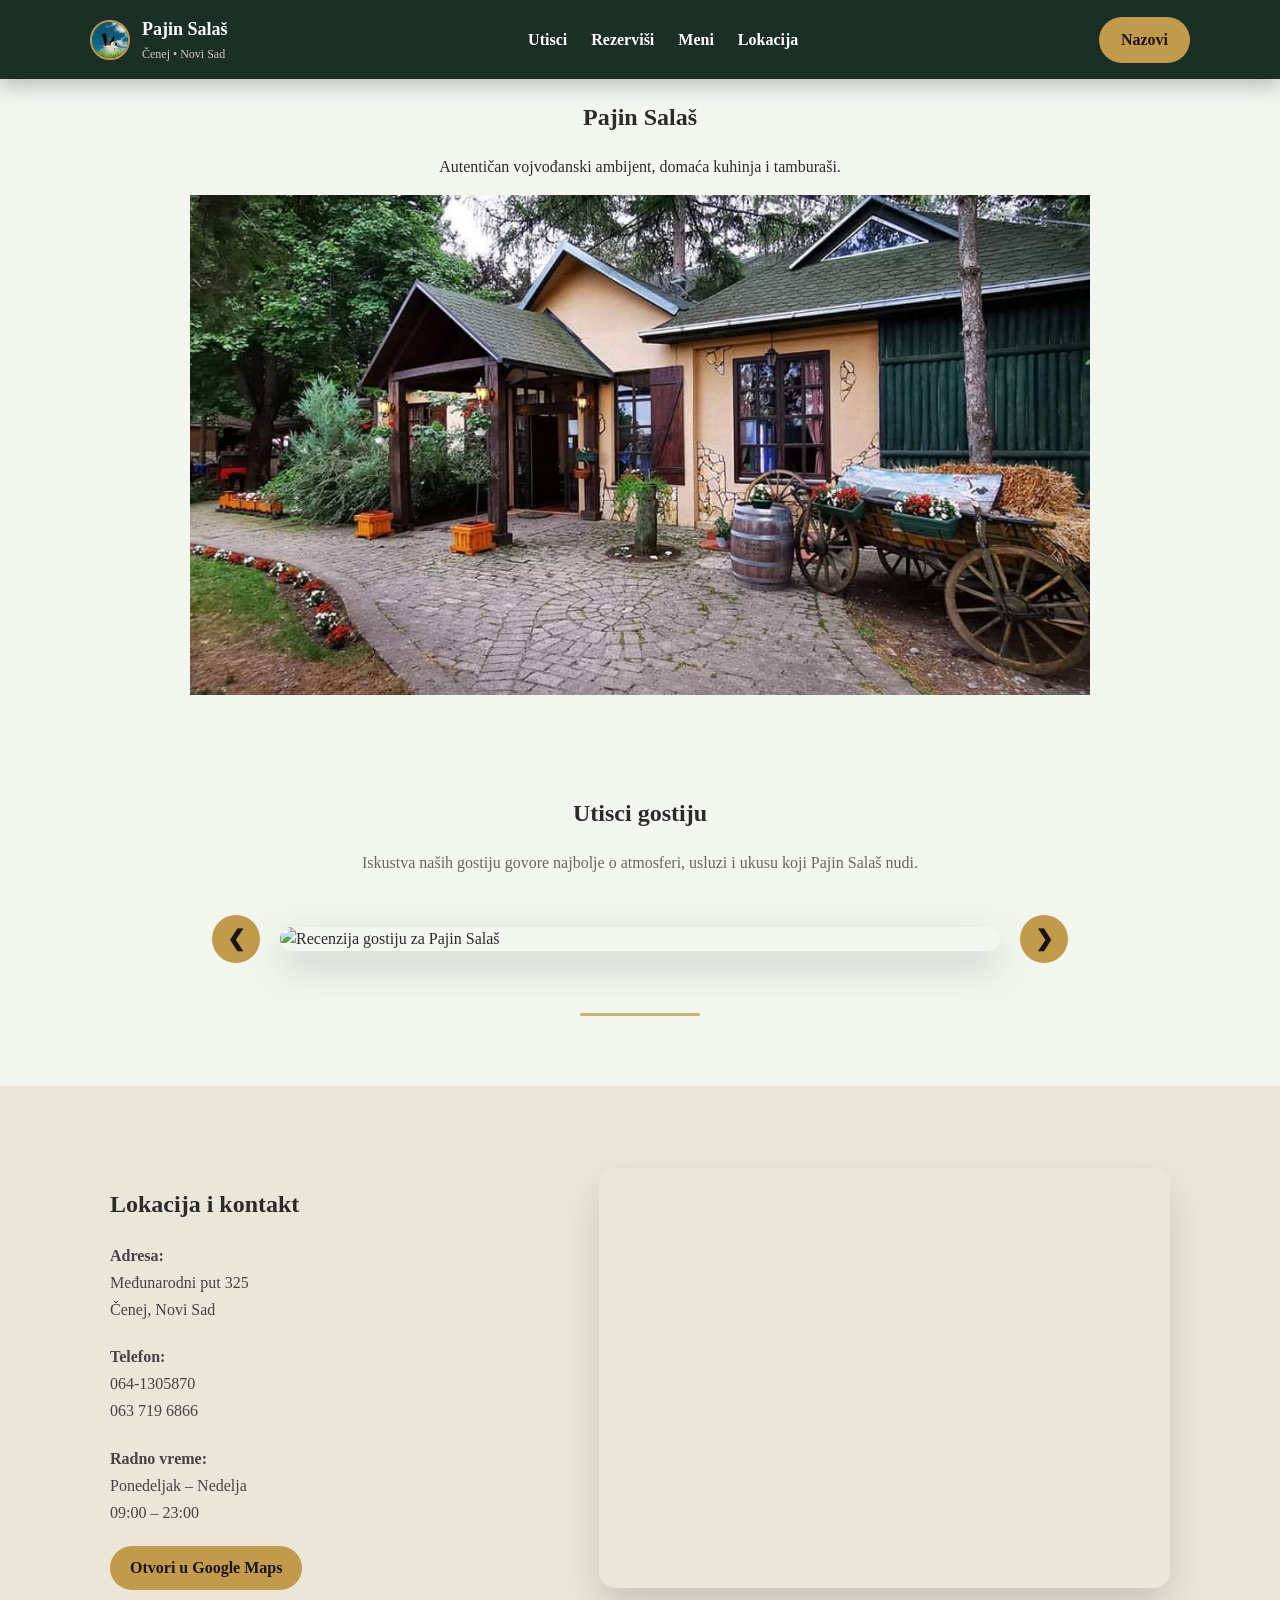
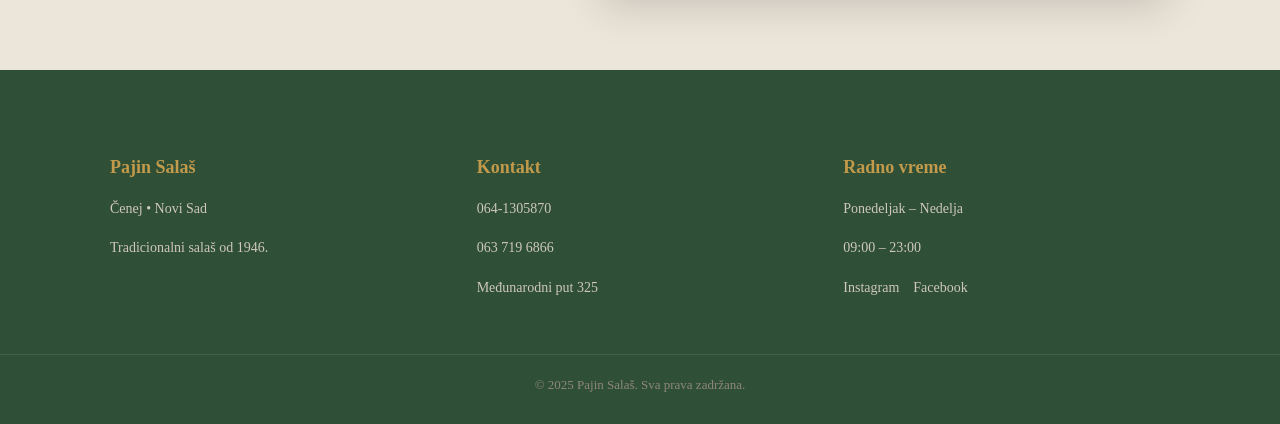
==== index.html @ edfac889 "Initial commit via Netlify [skip ci]" ====
<!doctype html>
<html lang="sr">
<head>
  <meta charset="utf-8">
  <meta name="viewport" content="width=device-width, initial-scale=1">
  <title>Pajin Salaš | Čenej</title>

  <link rel="stylesheet" href="styles.css">
  <link rel="stylesheet" href="stylesheader.css">
  <link rel="stylesheet" href="styleshero.css">
  <link rel="icon" href="logo.jpg">
</head>
<body>

  <header class="header">
    <div class="container header__wrapper">

      <div class="logo">
        <img src="logo.jpg" alt="Pajin Salaš logo" class="logo__img">
        <div>
          <div class="logo__title">Pajin Salaš</div>
          <div class="logo__subtitle">Čenej • Novi Sad</div>
        </div>
      </div>

      <nav class="nav">
        <a href="#o-nama">Utisci</a>
        <a href="rezervacije.html">Rezerviši</a>
        <a href="galerija.html">Meni</a>
        <a href="#lokacija">Lokacija</a>
      </nav>

      <a class="btn-reserve" href="tel:+381641305870">
        <b>Nazovi</b>
      </a>

    </div>
  </header>

  <main>

    <section class="hero">
      <div class="hero-text">
        <h1 style="text-align:center;">Pajin Salaš</h1>
        <p style="text-align:center;">
          Autentičan vojvođanski ambijent, domaća kuhinja i tamburaši.
        </p>
      </div>

      <img
        
        src="1.jpg"
       
        style="width: 100%; max-width: 900px; height: 500px; object-fit: cover; display: block; margin: 0 auto;"
      >
    </section>

    <section id="o-nama" class="section reviews-block">
      <div class="container">

        <h2 style="text-align:center;">Utisci gostiju</h2>

        <p style="text-align:center; max-width:700px; margin:0 auto 30px; color:#6b665c;">
          Iskustva naših gostiju govore najbolje o atmosferi, usluzi i ukusu koji Pajin Salaš nudi.
        </p>

        <div class="review-slider">
          <button class="review-btn prev">&#10094;</button>

          <div class="review-container">
            <img id="reviewSlider" src="IMG_1333.jpg" alt="Recenzija gostiju za Pajin Salaš">
          </div>

          <button class="review-btn next">&#10095;</button>
        </div>

      </div>
    </section>

    <section id="lokacija" class="location-section">
      <div class="container location-grid">

        <div class="location-info">
          <h2>Lokacija i kontakt</h2>

          <p>
            <strong>Adresa:</strong><br>
            Međunarodni put 325<br>
            Čenej, Novi Sad
          </p>

          <p>
            <strong>Telefon:</strong><br>
            064-1305870<br>
            063 719 6866
          </p>

          <p>
            <strong>Radno vreme:</strong><br>
            Ponedeljak – Nedelja<br>
            09:00 – 23:00
          </p>

          <a
            class="btn btn--primary"
            href="https://www.google.com/maps?q=Međunarodni+put+325+Čenej"
            target="_blank"
          >
            Otvori u Google Maps
          </a>
        </div>

        <div class="location-map">
          <iframe
            src="https://www.google.com/maps?q=Međunarodni+put+325+Čenej&output=embed"
            width="100%"
            height="100%"
            style="border:0;"
            loading="lazy">
          </iframe>
        </div>

      </div>
    </section>

  </main>

  <footer class="footer">
    <div class="container footer__inner">

      <div class="footer-col">
        <h4>Pajin Salaš</h4>
        <p>Čenej • Novi Sad</p>
        <p>Tradicionalni salaš od 1946.</p>
      </div>

      <div class="footer-col">
        <h4>Kontakt</h4>
        <p>064-1305870</p>
        <p>063 719 6866</p>
        <p>Međunarodni put 325</p>
      </div>

      <div class="footer-col">
        <h4>Radno vreme</h4>
        <p>Ponedeljak – Nedelja</p>
        <p>09:00 – 23:00</p>

        <div class="footer-social">
          <a href="https://www.instagram.com/pajinsalas/" target="_blank">Instagram</a>
          <a href="https://www.facebook.com/pajinsalas" target="_blank">Facebook</a>
        </div>
      </div>

    </div>

    <div class="footer-bottom">
      © 2025 Pajin Salaš. Sva prava zadržana.
    </div>
  </footer>

  <script>
    document.addEventListener("DOMContentLoaded", () => {
      const heroImg = document.getElementById("heroSlider");
      if (!heroImg) return;

      const heroImages = [
        "1.jpg",
        "2.jpeg",
        "3.jpeg",
        "4.jpeg",
        "5.jpeg"
      ];

      let currentHero = 0;

      setInterval(() => {
        currentHero = (currentHero + 1) % heroImages.length;
        heroImg.src = heroImages[currentHero];
      }, 5000);
    });
  </script>

  <script src="app.js"></script>

</body>
</html>
---- styles.css ----
:root{
  --primary:#2F4F36;
  --secondary:#c29a4b;
  --bg:#F3F6EF;
  --text:#2b2b2b;
  --muted:#6b665c;
}

*,
*::before,
*::after{
  box-sizing:border-box;
}

html{
  scroll-behavior:smooth;
}

body{
  margin:0;
  font-family:"Georgia", serif;
  background:var(--bg);
  color:var(--text);
  line-height:1.5;
}

img{
  max-width:100%;
  display:block;
}

.container{
  max-width:1100px;
  margin:auto;
  padding:0 20px;
}



/* ================= GENERAL SECTIONS ================= */

.section{
  padding:70px 0;
}

.section--alt{
  background:#ece6da;
}

/* ================= REVIEWS BLOCK ================= */

.reviews-block{
  background:#F3F6EF;
  padding:80px 0 70px;
  position:relative;
}

.reviews-block::after{
  content:"";
  display:block;
  width:120px;
  height:3px;
  background:var(--secondary);
  margin:50px auto 0;
  border-radius:999px;
  opacity:.75;
}

.review-slider{
  display:flex;
  align-items:center;
  justify-content:center;
  gap:20px;
  margin-top:40px;
}

.review-container{
  width:100%;
  max-width:720px;
}

.review-container img{
  width:100%;
  border-radius:18px;
  box-shadow:0 15px 40px rgba(0,0,0,.18);
}

.review-btn{
  background:var(--secondary);
  color:#1a140f;
  border:none;
  width:48px;
  height:48px;
  border-radius:50%;
  font-size:22px;
  font-weight:bold;
  cursor:pointer;
  display:flex;
  align-items:center;
  justify-content:center;
  transition:.3s ease;
  flex-shrink:0;
}

.review-btn:hover{
  background:#d8b56a;
  transform:translateY(-2px);
}



/* ================= GALLERY ================= */

.gallery-grid{
  display:grid;
  grid-template-columns:repeat(3,1fr);
  gap:20px;
  margin-top:40px;
}

.gallery-grid img{
  width:100%;
  height:220px;
  object-fit:cover;
  border-radius:14px;
  transition:.4s;
  cursor:pointer;
  box-shadow:0 10px 25px rgba(0,0,0,.12);
}

.gallery-grid img:hover{
  transform:scale(1.03);
}
.food-grid{
  display:grid;
  grid-template-columns:repeat(3,1fr);
  gap:16px;
  margin-top:30px;
}

.food-card{
  text-align:center;
}

.food-card img{
  width:100%;
  height:220px;
  object-fit:cover;
  border-radius:10px;
  display:block;
  box-shadow:0 10px 25px rgba(0,0,0,.12);
}

.food-card p{
  margin-top:8px;
  font-weight:600;
  font-size:15px;
}

.page-title{
  text-align:center;
  margin-bottom:12px;
}

.page-intro{
  text-align:center;
  max-width:700px;
  margin:0 auto;
  color:#6b665c;
}

.section-title{
  text-align:center;
  margin-top:40px;
  margin-bottom:20px;
}

@media (max-width:900px){
  .food-grid{
    grid-template-columns:repeat(2,1fr);
  }
}

@media (max-width:600px){
  .food-grid{
    grid-template-columns:1fr;
  }
}

/* ================= LOCATION ================= */

.location-section{
  padding:80px 0;
  background:#ece6da;
}

.location-grid{
  display:grid;
  grid-template-columns:1fr 1.3fr;
  gap:50px;
  align-items:center;
}

.location-info h2{
  margin-bottom:20px;
}

.location-info p{
  margin-bottom:20px;
  line-height:1.7;
  color:#444;
}

.location-map{
  height:420px;
  border-radius:16px;
  overflow:hidden;
  box-shadow:0 20px 40px rgba(0,0,0,.15);
}

/* ================= RESERVATIONS ================= */

.reservation-section{
  padding:80px 0;
  background:#f3efe6;
}

.reservation-section h2{
  text-align:center;
  margin-bottom:20px;
  font-size:32px;
}

.reservation-section form{
  max-width:600px;
  margin:auto;
  display:flex;
  flex-direction:column;
  gap:20px;
  background:#fff;
  padding:40px;
  border-radius:16px;
  box-shadow:0 15px 40px rgba(0,0,0,.08);
}

.reservation-section input,
.reservation-section textarea{
  padding:14px;
  border-radius:8px;
  border:1px solid #ddd;
  font-size:15px;
  font-family:inherit;
  transition:all .3s ease;
  width:100%;
}

.reservation-section textarea{
  resize:none;
  min-height:120px;
}

.reservation-section button{
  background:var(--secondary);
  color:#1a140f;
  border:none;
  padding:14px;
  border-radius:30px;
  font-weight:bold;
  cursor:pointer;
  transition:.3s ease;
}

.reservation-section button:hover{
  background:#d9b56d;
}

/* ================= FOOTER ================= */

.footer{
  background:#2F4F36;
  color:#fff;
  padding:50px 0;
}

.footer__inner{
  display:flex;
  justify-content:space-between;
  flex-wrap:wrap;
  gap:24px;
}

.footer h4{
  margin-bottom:10px;
  color:var(--secondary);
}

.footer-social{
  display:flex;
  gap:14px;
  margin-top:10px;
}

.footer-social a{
  color:#fff;
  text-decoration:none;
}

.footer-bottom{
  text-align:center;
  margin-top:30px;
  font-size:14px;
  color:#cfc8bb;
}

/* ================= BUTTON HELPERS ================= */

.btn{
  padding:10px 20px;
  border-radius:30px;
  text-decoration:none;
  font-weight:bold;
  display:inline-block;
  text-align:center;
}

.btn--primary{
  background:var(--secondary);
  color:#1a140f;
}

.btn--ghost{
  border:2px solid var(--secondary);
  color:var(--secondary);
  background:transparent;
}
---- stylesheader.css ----
:root{
  --primary:#2F4F36;
  --secondary:#c29a4b;
}

/* ================= HEADER ================= */

.header{
  background:#1b2f27;
  color:#fff;
  box-shadow:0 6px 20px rgba(0,0,0,.25);
}

.header__wrapper{
  display:flex;
  justify-content:space-between;
  align-items:center;
  gap:20px;
  padding:16px 0;
}

/* ================= LOGO ================= */

.logo{
  display:flex;
  align-items:center;
  gap:12px;
}

.logo__img{
  width:40px;
  height:40px;
  object-fit:cover;
  border-radius:50%;
  border:2px solid var(--secondary);
}

.logo__title{
  font-size:18px;
  font-weight:700;
  margin:0;
}

.logo__subtitle{
  font-size:12px;
  color:#cfc8bb;
  margin-top:2px;
}

/* ================= NAV ================= */

.nav{
  display:flex;
  align-items:center;
  gap:24px;
}

.nav a{
  text-decoration:none;
  color:#fff;
  font-weight:600;
  position:relative;
  transition:color .3s ease;
}

.nav a::after{
  content:"";
  position:absolute;
  left:0;
  bottom:-6px;
  width:0;
  height:2px;
  background:var(--secondary);
  transition:width .3s ease;
}

.nav a:hover{
  color:var(--secondary);
}

.nav a:hover::after{
  width:100%;
}

/* ================= BUTTON ================= */

.btn-reserve{
  background:var(--secondary);
  padding:11px 22px;
  border-radius:40px;
  color:#1a140f;
  text-decoration:none;
  font-weight:bold;
  transition:.3s;
}

.btn-reserve:hover{
  background:#d8b56a;
  transform:translateY(-2px);
}

/* ================= TABLET ================= */

@media (max-width:1024px){

  .header__wrapper{
    flex-wrap:wrap;
    justify-content:center;
  }

  .nav{
    gap:16px;
  }

}

/* ================= MOBILE ================= */

@media (max-width:768px){

  .header__wrapper{
    flex-direction:column;
    align-items:center;
    gap:14px;
  }

  .logo{
    justify-content:center;
    text-align:center;
  }

  .nav{
    flex-wrap:wrap;
    justify-content:center;
    gap:12px;
  }

  .nav a{
    font-size:14px;
  }

  .btn-reserve{
    width:200px;
    text-align:center;
  }

}

/* ================= SMALL MOBILE ================= */

@media (max-width:480px){

  .logo__img{
    width:34px;
    height:34px;
  }

  .logo__title{
    font-size:16px;
  }

  .logo__subtitle{
    font-size:11px;
  }

  .nav a{
    font-size:13px;
  }

  .btn-reserve{
    width:100%;
  }

}
---- styleshero.css ----
/* ===== FOOTER ===== */

.footer{
  background: #2F4F36;        /* tamna šumska zelena */
;
  color:#eae7df;
  padding:60px 0 30px;
}

.footer__inner{
  display:grid;
  grid-template-columns:repeat(3,1fr);
  gap:40px;
}

.footer h4{
  margin-bottom:15px;
  color:var(--secondary);
  font-size:18px;
}

.footer p,
.footer a{
  color:#cfc8bb;
  text-decoration:none;
  font-size:14px;
  line-height:1.8;
  transition:.3s;
}

.footer a:hover{
  color:var(--secondary);
}

.footer-bottom{
  margin-top:40px;
  padding-top:20px;
  border-top:1px solid rgba(255,255,255,.1);
  text-align:center;
  font-size:13px;
  color:#8f887a;
}

/* RESPONSIVE */

@media(max-width:900px){
  .footer__inner{
    grid-template-columns:1fr;
    text-align:center;
  }
}
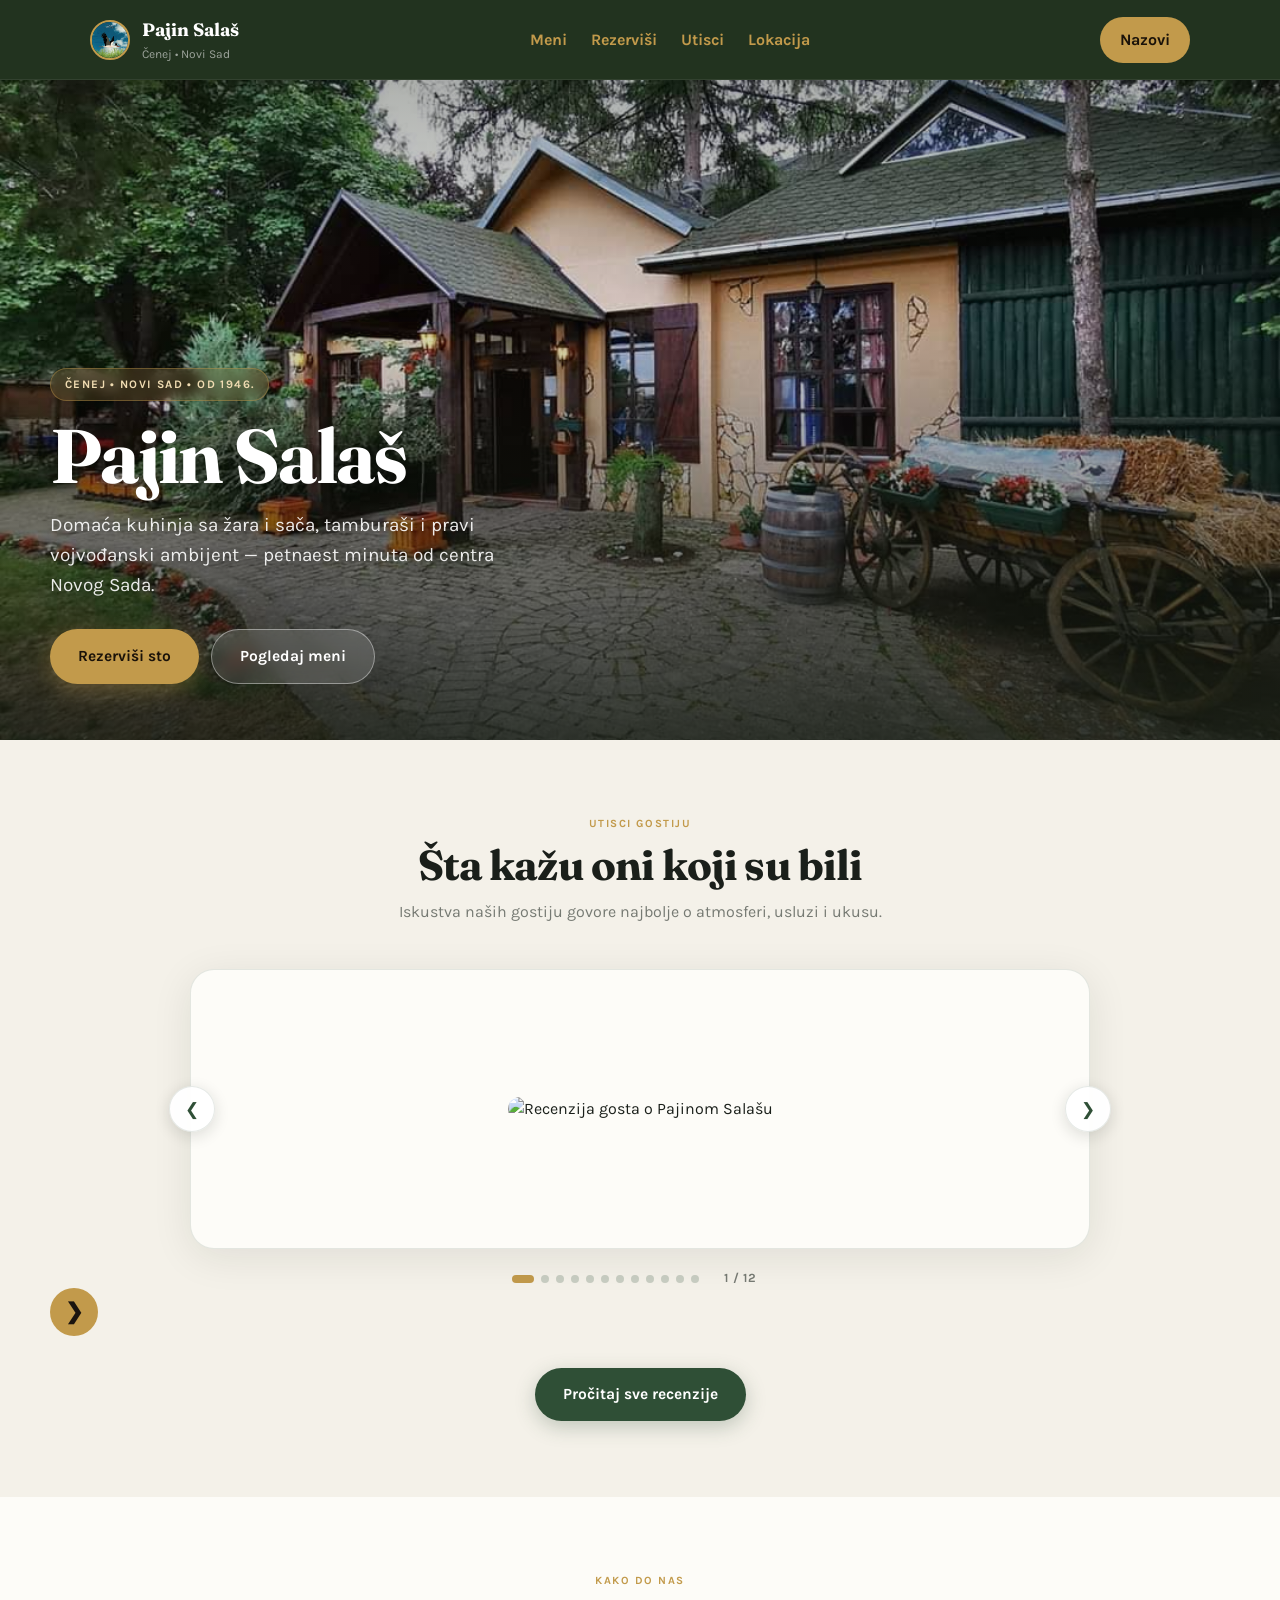
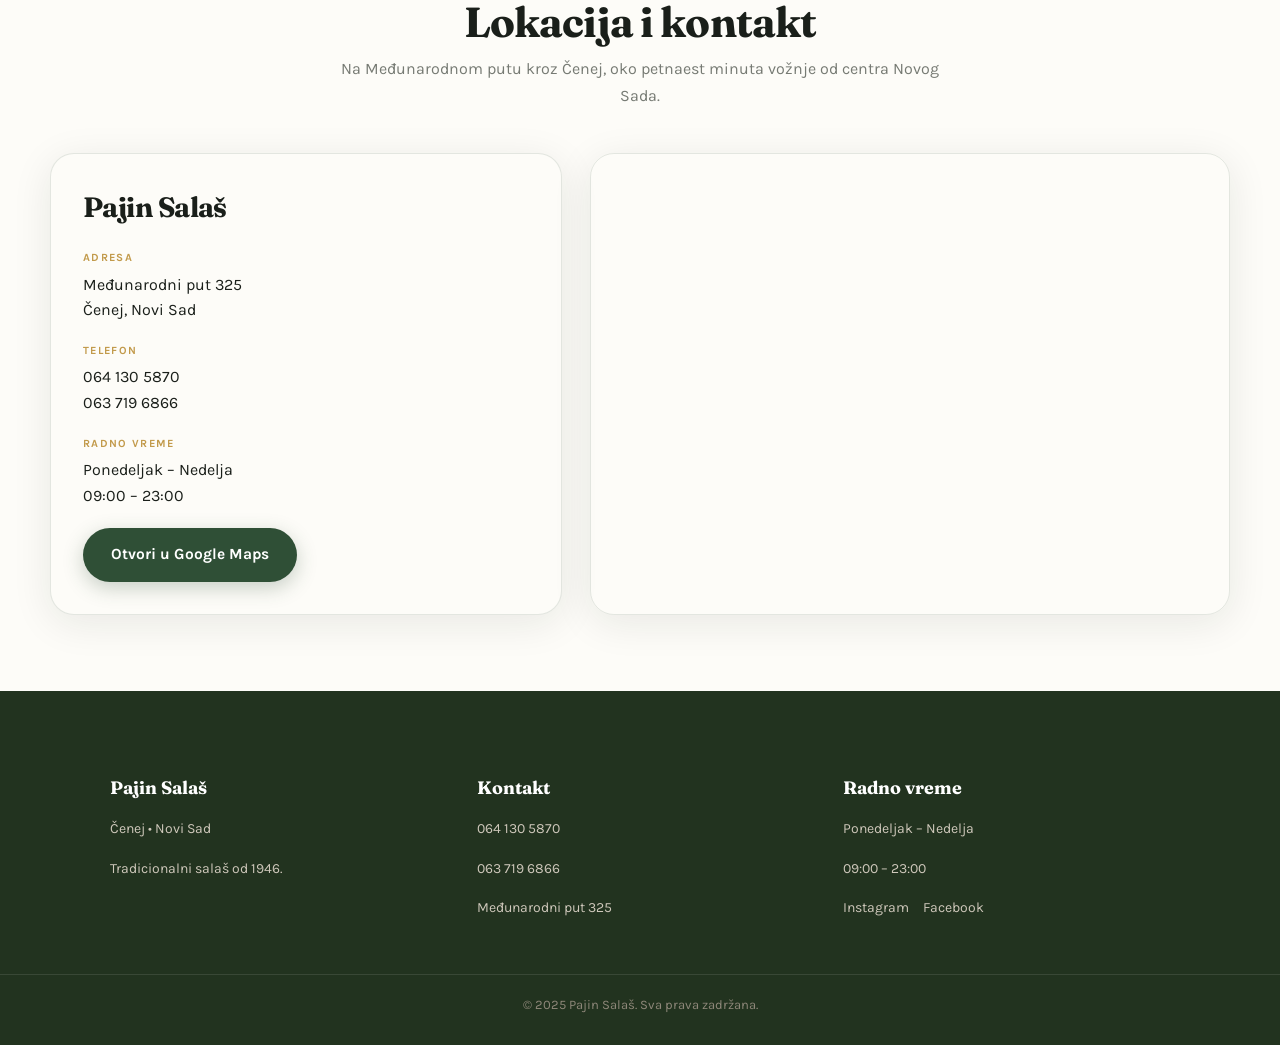
==== commit 9eca5128: "Add files via upload" ====
--- a/index.html
+++ b/index.html
@@ -3,12 +3,262 @@
 <head>
   <meta charset="utf-8">
   <meta name="viewport" content="width=device-width, initial-scale=1">
-  <title>Pajin Salaš | Čenej</title>
+  <title>Pajin Salaš | Domaća kuhinja i tamburaši na Čeneju kod Novog Sada</title>
+  <meta name="description" content="Pajin Salaš na Čeneju kod Novog Sada — autentičan vojvođanski ambijent, domaća kuhinja sa žara i sača, tamburaši. Rezervišite sto na 064 130 5870.">
 
   <link rel="stylesheet" href="styles.css">
   <link rel="stylesheet" href="stylesheader.css">
   <link rel="stylesheet" href="styleshero.css">
   <link rel="icon" href="logo.jpg">
+
+  <link rel="preconnect" href="https://fonts.googleapis.com">
+  <link rel="preconnect" href="https://fonts.gstatic.com" crossorigin>
+  <link href="https://fonts.googleapis.com/css2?family=Fraunces:opsz,wght@9..144,600;9..144,700&family=Karla:wght@400;500;600;700&display=swap" rel="stylesheet">
+
+  <style>
+    /* ============================================================
+       PAJIN SALAŠ — POČETNA
+       Ista paleta kao stranica rezervacija: njiva, žito, hartija.
+       ============================================================ */
+    :root{
+      --field-dark:#22331f;
+      --field:#2f4f36;
+      --field-light:#3d6446;
+      --wheat:#c29a4b;
+      --wheat-light:#d9b768;
+      --paper:#f4f1e9;
+      --panel:#fdfcf8;
+      --ink:#1a1f1a;
+      --muted:#767a73;
+      --line:rgba(47,79,54,.12);
+      --shadow:0 8px 40px rgba(21,31,24,.09);
+      --r-xl:24px; --r-lg:18px; --r-md:12px;
+    }
+
+    body{
+      font-family:'Karla', ui-sans-serif, system-ui, sans-serif;
+      background:var(--paper);
+      color:var(--ink);
+      margin:0;
+    }
+
+    a:focus-visible, button:focus-visible{
+      outline:3px solid var(--wheat);
+      outline-offset:3px;
+      border-radius:8px;
+    }
+
+    /* ---- Usklađivanje postojećeg headera i footera ----
+       Ako ti se ne sviđa, obriši ovaj blok i vraća se stari izgled. */
+    .header{background:var(--field-dark);border-bottom:1px solid rgba(255,255,255,.07);}
+    .header .logo__title{font-family:'Fraunces',Georgia,serif;color:#fff;}
+    .header .logo__subtitle{color:rgba(255,255,255,.55);}
+    .header .nav a{color:var(--wheat);font-weight:700;}
+    .header .nav a:hover{color:var(--wheat-light);}
+    .header .btn-reserve{background:var(--wheat);color:#1a1209;border-radius:999px;padding:11px 20px;font-weight:700;}
+    .footer{background:var(--field-dark);color:rgba(255,255,255,.7);}
+    .footer h4{font-family:'Fraunces',Georgia,serif;color:#fff;}
+    .footer a:hover{color:var(--wheat-light);}
+
+    /* ---- HERO: jedina slika na stranici ---- */
+    .hero{
+      position:relative;
+      margin:0;
+      padding:0;
+      min-height:clamp(440px, 74vh, 660px);
+      display:flex;
+      align-items:flex-end;
+      background-image:
+        linear-gradient(to bottom, rgba(20,28,18,.34) 0%, rgba(20,28,18,.12) 34%, rgba(20,28,18,.82) 100%),
+        url('1.jpg');
+      background-size:cover;
+      background-position:center 55%;
+    }
+
+    .hero__inner{
+      width:min(1180px, calc(100% - 40px));
+      margin:0 auto;
+      padding:0 0 56px;
+      color:#fff;
+    }
+
+    .hero__eyebrow{
+      display:inline-flex;align-items:center;gap:8px;
+      padding:7px 14px;border-radius:999px;
+      background:rgba(194,154,75,.18);
+      border:1px solid rgba(194,154,75,.4);
+      backdrop-filter:blur(6px);
+      font-size:11.5px;font-weight:700;letter-spacing:.12em;text-transform:uppercase;
+      color:#f0dcb2;margin-bottom:18px;
+    }
+
+    .hero h1{
+      font-family:'Fraunces',Georgia,serif;
+      font-weight:700;
+      font-size:clamp(38px, 7vw, 76px);
+      line-height:.98;
+      letter-spacing:-.025em;
+      margin:0 0 16px;
+      text-shadow:0 2px 24px rgba(0,0,0,.4);
+    }
+
+    .hero__lead{
+      font-size:clamp(16px, 2.1vw, 19px);
+      line-height:1.6;
+      color:rgba(255,255,255,.9);
+      max-width:44ch;
+      margin:0 0 28px;
+      text-shadow:0 1px 12px rgba(0,0,0,.45);
+    }
+
+    .hero__actions{display:flex;gap:12px;flex-wrap:wrap;}
+
+    .pbtn{
+      display:inline-flex;align-items:center;justify-content:center;
+      padding:15px 28px;border-radius:999px;
+      font-size:15.5px;font-weight:700;text-decoration:none;
+      transition:transform .18s ease, box-shadow .18s ease, background .18s ease;
+    }
+    .pbtn--gold{background:var(--wheat);color:#1a1209;box-shadow:0 6px 22px rgba(194,154,75,.36);}
+    .pbtn--gold:hover{background:var(--wheat-light);transform:translateY(-2px);}
+    .pbtn--glass{background:rgba(255,255,255,.14);color:#fff;border:1.5px solid rgba(255,255,255,.4);backdrop-filter:blur(8px);}
+    .pbtn--glass:hover{background:rgba(255,255,255,.24);transform:translateY(-2px);}
+    .pbtn--green{background:var(--field);color:#fff;box-shadow:0 6px 20px rgba(47,79,54,.26);}
+    .pbtn--green:hover{background:var(--field-light);transform:translateY(-2px);}
+
+    /* ---- Sekcije ---- */
+    .band{padding:76px 0;}
+    .band--paper{background:var(--paper);}
+    .band--panel{background:var(--panel);}
+    .band__inner{width:min(1180px, calc(100% - 40px));margin:0 auto;}
+
+    .band__head{text-align:center;max-width:640px;margin:0 auto 44px;}
+    .band__kicker{
+      font-size:11px;font-weight:700;letter-spacing:.14em;text-transform:uppercase;
+      color:var(--wheat);margin:0 0 10px;
+    }
+    .band__title{
+      font-family:'Fraunces',Georgia,serif;
+      font-size:clamp(28px,4.2vw,42px);
+      line-height:1.06;letter-spacing:-.02em;margin:0 0 12px;
+    }
+    .band__lead{color:var(--muted);font-size:16px;line-height:1.65;margin:0;}
+
+    /* ---- Utisci (slajder sa slikama recenzija) ---- */
+    .rev{max-width:900px;margin:0 auto;}
+
+    .rev__stage{
+      position:relative;
+      background:var(--panel);
+      border:1px solid var(--line);
+      border-radius:var(--r-xl);
+      box-shadow:var(--shadow);
+      padding:20px;
+      display:flex;align-items:center;justify-content:center;
+      min-height:280px;
+    }
+    .band--panel .rev__stage{background:var(--paper);}
+
+    .rev__stage img{
+      max-width:100%;
+      max-height:520px;
+      width:auto;height:auto;
+      display:block;
+      border-radius:var(--r-md);
+      transition:opacity .28s ease;
+    }
+    .rev__stage img.is-fading{opacity:0;}
+
+    .rev__btn{
+      position:absolute;top:50%;transform:translateY(-50%);
+      width:46px;height:46px;
+      border:1px solid var(--line);
+      border-radius:50%;
+      background:rgba(255,255,255,.94);
+      color:var(--field);
+      font-size:17px;line-height:1;
+      cursor:pointer;
+      box-shadow:0 4px 16px rgba(21,31,24,.14);
+      transition:.18s ease;
+      z-index:2;
+    }
+    .rev__btn:hover{background:var(--field);color:#fff;border-color:var(--field);}
+    .rev__btn--prev{left:-22px;}
+    .rev__btn--next{right:-22px;}
+
+    .rev__foot{
+      display:flex;align-items:center;justify-content:center;gap:14px;
+      margin-top:20px;flex-wrap:wrap;
+    }
+    .rev__dots{display:flex;gap:7px;flex-wrap:wrap;justify-content:center;}
+    .rev__dot{
+      width:8px;height:8px;border-radius:50%;padding:0;
+      border:none;background:rgba(47,79,54,.22);cursor:pointer;transition:.18s ease;
+    }
+    .rev__dot:hover{background:rgba(47,79,54,.45);}
+    .rev__dot.is-active{background:var(--wheat);width:22px;border-radius:999px;}
+
+    .rev__count{
+      font-size:12.5px;font-weight:700;letter-spacing:.06em;
+      color:var(--muted);min-width:56px;text-align:center;
+    }
+
+    .reviews-cta{text-align:center;margin-top:32px;}
+
+    @media (max-width:1000px){
+      .rev__btn--prev{left:6px;}
+      .rev__btn--next{right:6px;}
+    }
+    @media (max-width:600px){
+      .rev__stage{padding:12px;min-height:220px;}
+      .rev__stage img{max-height:420px;}
+      .rev__btn{width:38px;height:38px;font-size:15px;}
+    }
+
+    /* ---- Lokacija ---- */
+    .loc{display:grid;grid-template-columns:1fr 1.25fr;gap:28px;align-items:stretch;}
+    .loc__info{
+      background:var(--panel);border:1px solid var(--line);
+      border-radius:var(--r-xl);padding:32px;box-shadow:var(--shadow);
+    }
+    .loc__info h2{
+      font-family:'Fraunces',Georgia,serif;font-size:28px;
+      letter-spacing:-.02em;margin:0 0 22px;
+    }
+    .loc__row{margin-bottom:20px;}
+    .loc__row dt{
+      font-size:11px;font-weight:700;letter-spacing:.12em;text-transform:uppercase;
+      color:var(--wheat);margin-bottom:5px;
+    }
+    .loc__row dd{margin:0;font-size:16px;line-height:1.6;color:var(--ink);}
+    .loc__row dd a{color:var(--ink);text-decoration:none;}
+    .loc__row dd a:hover{color:var(--field);text-decoration:underline;}
+
+    .loc__map{
+      border-radius:var(--r-xl);overflow:hidden;
+      border:1px solid var(--line);box-shadow:var(--shadow);
+      min-height:420px;
+    }
+    .loc__map iframe{width:100%;height:100%;display:block;border:0;}
+
+    /* ---- Responsive ---- */
+    @media (max-width:900px){
+      .loc{grid-template-columns:1fr;}
+      .loc__map{min-height:320px;}
+      .band{padding:56px 0;}
+    }
+
+    @media (max-width:600px){
+      .hero{min-height:clamp(400px,68vh,520px);background-position:center 50%;}
+      .hero__inner{padding-bottom:38px;}
+      .hero__actions .pbtn{flex:1;min-width:140px;padding:14px 18px;}
+      .loc__info{padding:24px 20px;}
+    }
+
+    @media (prefers-reduced-motion:reduce){
+      *{transition:none !important;}
+    }
+  </style>
 </head>
 <body>
 
@@ -16,7 +266,7 @@
     <div class="container header__wrapper">
 
       <div class="logo">
-        <img src="logo.jpg" alt="Pajin Salaš logo" class="logo__img">
+        <img src="logo.jpg" alt="Pajin Salaš logo" class="logo__img" width="120" height="120">
         <div>
           <div class="logo__title">Pajin Salaš</div>
           <div class="logo__subtitle">Čenej • Novi Sad</div>
@@ -24,104 +274,129 @@
       </div>
 
       <nav class="nav">
-        <a href="#o-nama">Utisci</a>
+        <a href="meni.html">Meni</a>
         <a href="rezervacije.html">Rezerviši</a>
-        <a href="galerija.html">Meni</a>
+        <a href="#utisci">Utisci</a>
         <a href="#lokacija">Lokacija</a>
       </nav>
 
-      <a class="btn-reserve" href="tel:+381641305870">
-        <b>Nazovi</b>
-      </a>
+      <a class="btn-reserve" href="tel:+381641305870"><b>Nazovi</b></a>
 
     </div>
   </header>
 
   <main>
 
+    <!-- ====== HERO — jedina slika na stranici (1.jpg) ====== -->
     <section class="hero">
-      <div class="hero-text">
-        <h1 style="text-align:center;">Pajin Salaš</h1>
-        <p style="text-align:center;">
-          Autentičan vojvođanski ambijent, domaća kuhinja i tamburaši.
+      <div class="hero__inner">
+        <p class="hero__eyebrow">Čenej • Novi Sad • od 1946.</p>
+        <h1>Pajin Salaš</h1>
+        <p class="hero__lead">
+          Domaća kuhinja sa žara i sača, tamburaši i pravi vojvođanski ambijent —
+          petnaest minuta od centra Novog Sada.
         </p>
-      </div>
-
-      <img
-        
-        src="1.jpg"
-       
-        style="width: 100%; max-width: 900px; height: 500px; object-fit: cover; display: block; margin: 0 auto;"
-      >
+        <div class="hero__actions">
+          <a class="pbtn pbtn--gold" href="rezervacije.html">Rezerviši sto</a>
+          <a class="pbtn pbtn--glass" href="meni.html">Pogledaj meni</a>
+        </div>
+      </div>
     </section>
 
-    <section id="o-nama" class="section reviews-block">
-      <div class="container">
-
-        <h2 style="text-align:center;">Utisci gostiju</h2>
-
-        <p style="text-align:center; max-width:700px; margin:0 auto 30px; color:#6b665c;">
-          Iskustva naših gostiju govore najbolje o atmosferi, usluzi i ukusu koji Pajin Salaš nudi.
-        </p>
-
-        <div class="review-slider">
-          <button class="review-btn prev">&#10094;</button>
-
-          <div class="review-container">
-            <img id="reviewSlider" src="IMG_1333.jpg" alt="Recenzija gostiju za Pajin Salaš">
+
+    <!-- ====== Utisci gostiju ====== -->
+    <section id="utisci" class="band band--paper">
+      <div class="band__inner">
+
+        <div class="band__head">
+          <p class="band__kicker">Utisci gostiju</p>
+          <h2 class="band__title">Šta kažu oni koji su bili</h2>
+          <p class="band__lead">
+            Iskustva naših gostiju govore najbolje o atmosferi, usluzi i ukusu.
+          </p>
+        </div>
+
+        <div class="rev">
+          <div class="rev__stage">
+            <button class="rev__btn rev__btn--prev" type="button" aria-label="Prethodna recenzija">&#10094;</button>
+
+            <img id="revImg" src="IMG_1333.jpg" alt="Recenzija gosta o Pajinom Salašu" decoding="async">
+
+            <button class="rev__btn rev__btn--next" type="button" aria-label="Sledeća recenzija">&#10095;</button>
           </div>
 
-          <button class="review-btn next">&#10095;</button>
+          <div class="rev__foot">
+            <div class="rev__dots" id="revDots" role="tablist" aria-label="Izbor recenzije"></div>
+            <div class="rev__count" id="revCount">1 / 12</div>
+          </div>
+        </div>
+
+          <button class="review-btn next" type="button" aria-label="Sledeća recenzija">&#10095;</button>
+        </div>
+
+        <div class="reviews-cta">
+          <a class="pbtn pbtn--green"
+             href="https://www.google.com/maps?q=Pajin+Salaš+Čenej"
+             target="_blank" rel="noopener">Pročitaj sve recenzije</a>
         </div>
 
       </div>
     </section>
 
-    <section id="lokacija" class="location-section">
-      <div class="container location-grid">
-
-        <div class="location-info">
-          <h2>Lokacija i kontakt</h2>
-
-          <p>
-            <strong>Adresa:</strong><br>
-            Međunarodni put 325<br>
-            Čenej, Novi Sad
+    <!-- ====== Lokacija ====== -->
+    <section id="lokacija" class="band band--panel">
+      <div class="band__inner">
+
+        <div class="band__head">
+          <p class="band__kicker">Kako do nas</p>
+          <h2 class="band__title">Lokacija i kontakt</h2>
+          <p class="band__lead">
+            Na Međunarodnom putu kroz Čenej, oko petnaest minuta vožnje od centra Novog Sada.
           </p>
-
-          <p>
-            <strong>Telefon:</strong><br>
-            064-1305870<br>
-            063 719 6866
-          </p>
-
-          <p>
-            <strong>Radno vreme:</strong><br>
-            Ponedeljak – Nedelja<br>
-            09:00 – 23:00
-          </p>
-
-          <a
-            class="btn btn--primary"
-            href="https://www.google.com/maps?q=Međunarodni+put+325+Čenej"
-            target="_blank"
-          >
-            Otvori u Google Maps
-          </a>
-        </div>
-
-        <div class="location-map">
-          <iframe
-            src="https://www.google.com/maps?q=Međunarodni+put+325+Čenej&output=embed"
-            width="100%"
-            height="100%"
-            style="border:0;"
-            loading="lazy">
-          </iframe>
-        </div>
-
+        </div>
+
+        <div class="loc">
+
+          <div class="loc__info">
+            <h2>Pajin Salaš</h2>
+
+            <dl>
+              <div class="loc__row">
+                <dt>Adresa</dt>
+                <dd>Međunarodni put 325<br>Čenej, Novi Sad</dd>
+              </div>
+
+              <div class="loc__row">
+                <dt>Telefon</dt>
+                <dd>
+                  <a href="tel:+381641305870">064 130 5870</a><br>
+                  <a href="tel:+381637196866">063 719 6866</a>
+                </dd>
+              </div>
+
+              <div class="loc__row">
+                <dt>Radno vreme</dt>
+                <dd>Ponedeljak – Nedelja<br>09:00 – 23:00</dd>
+              </div>
+            </dl>
+
+            <a class="pbtn pbtn--green"
+               href="https://www.google.com/maps?q=Međunarodni+put+325+Čenej"
+               target="_blank" rel="noopener">Otvori u Google Maps</a>
+          </div>
+
+          <div class="loc__map">
+            <iframe
+              src="https://www.google.com/maps?q=Međunarodni+put+325+Čenej&output=embed"
+              title="Mapa — Pajin Salaš, Međunarodni put 325, Čenej"
+              loading="lazy"
+              referrerpolicy="no-referrer-when-downgrade"></iframe>
+          </div>
+
+        </div>
       </div>
     </section>
+
 
   </main>
 
@@ -136,8 +411,8 @@
 
       <div class="footer-col">
         <h4>Kontakt</h4>
-        <p>064-1305870</p>
-        <p>063 719 6866</p>
+        <p><a href="tel:+381641305870">064 130 5870</a></p>
+        <p><a href="tel:+381637196866">063 719 6866</a></p>
         <p>Međunarodni put 325</p>
       </div>
 
@@ -147,8 +422,8 @@
         <p>09:00 – 23:00</p>
 
         <div class="footer-social">
-          <a href="https://www.instagram.com/pajinsalas/" target="_blank">Instagram</a>
-          <a href="https://www.facebook.com/pajinsalas" target="_blank">Facebook</a>
+          <a href="https://www.instagram.com/pajinsalas/" target="_blank" rel="noopener">Instagram</a>
+          <a href="https://www.facebook.com/pajinsalas" target="_blank" rel="noopener">Facebook</a>
         </div>
       </div>
 
@@ -159,29 +434,72 @@
     </div>
   </footer>
 
+
   <script>
-    document.addEventListener("DOMContentLoaded", () => {
-      const heroImg = document.getElementById("heroSlider");
-      if (!heroImg) return;
-
-      const heroImages = [
-        "1.jpg",
-        "2.jpeg",
-        "3.jpeg",
-        "4.jpeg",
-        "5.jpeg"
-      ];
-
-      let currentHero = 0;
-
-      setInterval(() => {
-        currentHero = (currentHero + 1) % heroImages.length;
-        heroImg.src = heroImages[currentHero];
-      }, 5000);
+  (function () {
+    var SLIKE = [
+      'IMG_1333.jpg','IMG_1334.jpg','IMG_1335.jpg','IMG_1336.jpg',
+      'IMG_1337.jpg','IMG_1338.jpg','IMG_1339.jpg','IMG_1340.jpg',
+      'IMG_1341.jpg','IMG_1342.jpg','IMG_1343.jpg','IMG_1344.jpg'
+    ];
+
+    var img   = document.getElementById('revImg');
+    var dots  = document.getElementById('revDots');
+    var count = document.getElementById('revCount');
+    if (!img) return;
+
+    var i = 0;
+
+    SLIKE.forEach(function (_, n) {
+      var d = document.createElement('button');
+      d.type = 'button';
+      d.className = 'rev__dot' + (n === 0 ? ' is-active' : '');
+      d.setAttribute('aria-label', 'Recenzija ' + (n + 1));
+      d.addEventListener('click', function () { idi(n); });
+      dots.appendChild(d);
     });
+
+    // Unapred učitaj sledeću sliku da nema treperenja
+    SLIKE.forEach(function (src) { var p = new Image(); p.src = src; });
+
+    function idi(n) {
+      i = (n + SLIKE.length) % SLIKE.length;
+      img.classList.add('is-fading');
+      setTimeout(function () {
+        img.src = SLIKE[i];
+        img.alt = 'Recenzija gosta o Pajinom Salašu ' + (i + 1) + ' od ' + SLIKE.length;
+        img.classList.remove('is-fading');
+      }, 180);
+      count.textContent = (i + 1) + ' / ' + SLIKE.length;
+      dots.querySelectorAll('.rev__dot').forEach(function (d, n2) {
+        d.classList.toggle('is-active', n2 === i);
+      });
+    }
+
+    document.querySelector('.rev__btn--prev').addEventListener('click', function () { idi(i - 1); });
+    document.querySelector('.rev__btn--next').addEventListener('click', function () { idi(i + 1); });
+
+    document.addEventListener('keydown', function (e) {
+      if (e.key === 'ArrowLeft')  idi(i - 1);
+      if (e.key === 'ArrowRight') idi(i + 1);
+    });
+
+    // Prevlačenje prstom na telefonu
+    var x0 = null;
+    var stage = document.querySelector('.rev__stage');
+    stage.addEventListener('touchstart', function (e) { x0 = e.touches[0].clientX; }, { passive: true });
+    stage.addEventListener('touchend', function (e) {
+      if (x0 === null) return;
+      var d = e.changedTouches[0].clientX - x0;
+      if (Math.abs(d) > 45) idi(d < 0 ? i + 1 : i - 1);
+      x0 = null;
+    }, { passive: true });
+
+    count.textContent = '1 / ' + SLIKE.length;
+  })();
   </script>
 
   <script src="app.js"></script>
 
 </body>
-</html>+</html>
